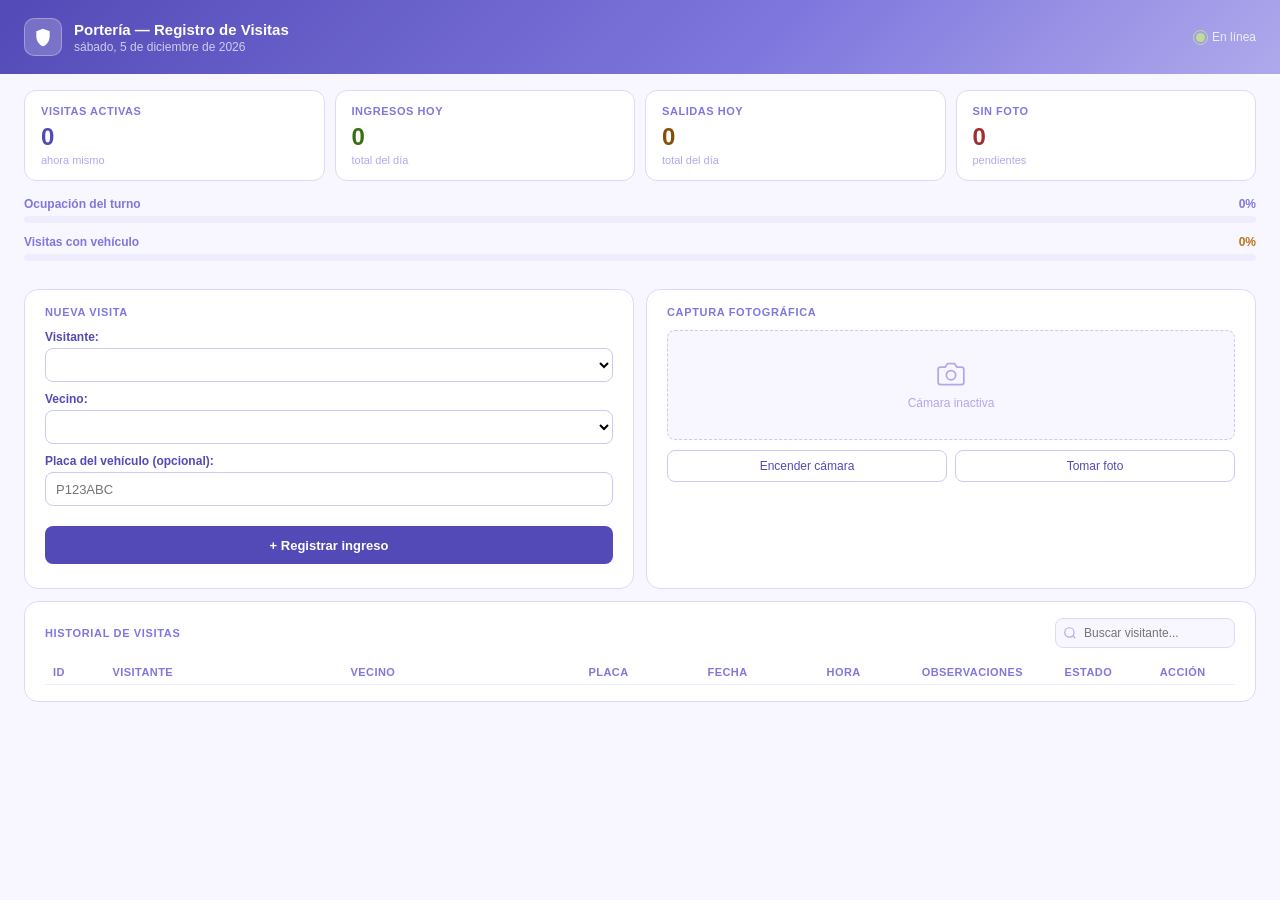
==== index.html @ 13f09c5d "Add files via upload" ====
<!DOCTYPE html>
<html lang="es">
<head>
    <meta charset="UTF-8">
    <title>Registro de Visitas</title>
    <!-- Edicion Mario -->
    <style>

        /*Reset */
        * { box-sizing: border-box; margin: 0; padding: 0; }

        /*Definicion de las animaciones antes de usarlas*/
        @keyframes fadeUp {
            from { opacity: 0; transform: translateY(16px); }
            to   { opacity: 1; transform: translateY(0); }
        }
        @keyframes pulse {
            0%, 100% { opacity: 1; }
            50%       { opacity: 0.35; }
        }
        @keyframes rowIn {
            from { opacity: 0; transform: translateX(18px); }
            to   { opacity: 1; transform: translateX(0); }
        }
        @keyframes ringPing {
            0%   { transform: scale(1);   opacity: 0.8; }
            100% { transform: scale(2.4); opacity: 0; }
        }
        @keyframes barGrow {
            from { width: 0; }
            to   { width: var(--w); }
        }

        /*Estilos generales de la pagina*/
        body {
            font-family: Arial, sans-serif;
            background: #F8F7FF;
            color: #2C2C2A;
        }

        /*Header con gradiente purpura*/
        .header {
            background: linear-gradient(135deg, #534AB7 0%, #7F77DD 60%, #AFA9EC 100%);
            padding: 18px 24px;
            display: flex;
            align-items: center;
            justify-content: space-between;
            animation: fadeUp .5s ease both;
        }
        .header-left {
            display: flex;
            align-items: center;
            gap: 12px;
        }
        .shield {
            width: 38px;
            height: 38px;
            background: rgba(255,255,255,.2);
            border-radius: 10px;
            display: flex;
            align-items: center;
            justify-content: center;
            border: 1px solid rgba(255,255,255,.3);
        }
        .shield svg {
            width: 20px;
            height: 20px;
            fill: white;
        }
        .site-name {
            color: white;
            font-size: 15px;
            font-weight: bold;
        }
        .site-sub {
            color: rgba(255,255,255,.7);
            font-size: 12px;
            margin-top: 2px;
        }

        /*Punto pulsante "en linea"*/
        .live {
            display: flex;
            align-items: center;
            gap: 7px;
        }
        .live-dot {
            width: 9px;
            height: 9px;
            border-radius: 50%;
            background: #C0DD97;
            position: relative;
            animation: pulse 1.8s infinite;
        }
        .live-ring {
            position: absolute;
            inset: -3px;
            border-radius: 50%;
            border: 1.5px solid #C0DD97;
            animation: ringPing 1.8s infinite;
        }
        .live-txt {
            color: rgba(255,255,255,.8);
            font-size: 12px;
        }

        /*Tarjetas de metricas*/
        .metrics {
            display: grid;
            grid-template-columns: repeat(4, 1fr);
            gap: 10px;
            padding: 16px 24px;
            animation: fadeUp .5s ease .1s both;
        }
        .metric {
            background: white;
            border-radius: 12px;
            padding: 14px 16px;
            border: .5px solid #DDD9F9;
        }
        .m-label {
            font-size: 11px;
            color: #7F77DD;
            text-transform: uppercase;
            letter-spacing: .05em;
            margin-bottom: 6px;
            font-weight: bold;
        }
        .m-val {
            font-size: 24px;
            font-weight: bold;
        }
        .mv-purple { color: #534AB7; }
        .mv-green  { color: #3B6D11; }
        .mv-amber  { color: #854F0B; }
        .mv-red    { color: #A32D2D; }
        .m-sub {
            font-size: 11px;
            color: #AFA9EC;
            margin-top: 3px;
        }

        /*La variable --w define hasta donde crece la barra*/
        .bar-seccion {
            padding: 0 24px 16px;
            animation: fadeUp .5s ease .2s both;
        }
        .bar-label {
            display: flex;
            justify-content: space-between;
            font-size: 12px;
            color: #7F77DD;
            margin-bottom: 5px;
            font-weight: bold;
        }
        .bar-track {
            height: 7px;
            background: #EEEDFE;
            border-radius: 4px;
            overflow: hidden;
            margin-bottom: 12px;
        }
        .bar-fill {
            height: 100%;
            border-radius: 4px;
            background: linear-gradient(90deg, #534AB7, #AFA9EC);
            animation: barGrow .9s cubic-bezier(.22,1,.36,1) both;
        }
        .bar-fill.amber {
            background: linear-gradient(90deg, #BA7517, #FAC775);
        }

        /*Grid de dos columnas para formulario y camara*/
        .grid2 {
            display: grid;
            grid-template-columns: 1fr 1fr;
            gap: 12px;
            padding: 0 24px 12px;
            animation: fadeUp .5s ease .3s both;
        }

        /*Clases de CSS para animacion y transiciones*/
        /*Dentro de esto usamos los frames que ya definimos*/
        .card {
            background: white;
            border: .5px solid #DDD9F9;
            border-radius: 14px;
            padding: 1rem 1.25rem;
        }
        .card-title {
            font-size: 11px;
            font-weight: bold;
            color: #7F77DD;
            text-transform: uppercase;
            letter-spacing: .06em;
            margin-bottom: 12px;
        }

        /*Campos del formulario*/
        .field { margin-bottom: 10px; }
        .field label {
            font-size: 12px;
            color: #534AB7;
            display: block;
            margin-bottom: 4px;
            font-weight: bold;
        }
        .field select,
        .field input[type="text"] {
            width: 100%;
            height: 34px;
            border: .5px solid #CCC9F4;
            border-radius: 8px;
            padding: 0 10px;
            font-size: 13px;
            background: white;
            outline: none;
            transition: border-color .2s, box-shadow .2s;
        }
        .field select:focus,
        .field input[type="text"]:focus {
            border-color: #534AB7;
            box-shadow: 0 0 0 3px rgba(83,74,183,.15);
        }

        /*Debemos colocar la transicion en el elemento base*/
        .btn-reg {
            width: 100%;
            height: 38px;
            background: #534AB7;
            color: white;
            border: none;
            border-radius: 8px;
            font-size: 13px;
            font-weight: bold;
            cursor: pointer;
            margin-top: 10px;
            transition: transform .15s, background .2s;
        }
        .btn-reg:hover  { background: #7F77DD; transform: translateY(-1px); }
        .btn-reg:active { transform: scale(.98); }

        /*Caja de vista previa de la camara*/
        .cam-box {
            background: #F8F7FF;
            border: .5px dashed #CCC9F4;
            border-radius: 8px;
            height: 110px;
            display: flex;
            flex-direction: column;
            align-items: center;
            justify-content: center;
            gap: 8px;
            margin-bottom: 10px;
            transition: border-color .2s;
        }
        .cam-box:hover { border-color: #534AB7; }
        .cam-box svg {
            width: 28px;
            height: 28px;
            stroke: #AFA9EC;
            fill: none;
            stroke-width: 1.5;
        }
        .cam-box span { font-size: 12px; color: #AFA9EC; }

        .btn-row { display: flex; gap: 8px; }
        .btn-sm {
            flex: 1;
            height: 32px;
            border: .5px solid #CCC9F4;
            border-radius: 8px;
            font-size: 12px;
            color: #534AB7;
            background: transparent;
            cursor: pointer;
            transition: background .2s, border-color .2s;
        }
        .btn-sm:hover { background: #EEEDFE; border-color: #534AB7; }

        /*Tarjeta del historial*/
        .hist-card {
            background: white;
            border: .5px solid #DDD9F9;
            border-radius: 14px;
            padding: 1rem 1.25rem;
            margin: 0 24px 24px;
            animation: fadeUp .5s ease .45s both;
        }
        .hist-head {
            display: flex;
            justify-content: space-between;
            align-items: center;
            margin-bottom: 12px;
        }
        .search-wrap { position: relative; width: 180px; }
        .search-wrap input {
            width: 100%;
            height: 30px;
            border: .5px solid #DDD9F9;
            border-radius: 8px;
            padding: 0 10px 0 28px;
            font-size: 12px;
            background: #F8F7FF;
            outline: none;
            transition: border-color .2s;
        }
        .search-wrap input:focus { border-color: #534AB7; }
        .search-ico {
            position: absolute;
            left: 8px;
            top: 50%;
            transform: translateY(-50%);
            width: 14px;
            height: 14px;
            stroke: #AFA9EC;
            fill: none;
            stroke-width: 2;
        }

        /*Tabla del historial*/
        table {
            width: 100%;
            border-collapse: collapse;
            table-layout: fixed;
        }
        th {
            font-size: 11px;
            color: #7F77DD;
            font-weight: bold;
            text-align: left;
            padding: 6px 8px;
            border-bottom: .5px solid #EEEDFE;
            text-transform: uppercase;
            letter-spacing: .04em;
        }
        td {
            font-size: 13px;
            padding: 10px 8px;
            border-bottom: .5px solid #F4F3FE;
            transition: background .2s;
        }
        tr:hover td { background: #F8F7FF; }

        /*Avatar con iniciales*/
        .av {
            width: 26px;
            height: 26px;
            border-radius: 50%;
            display: inline-flex;
            align-items: center;
            justify-content: center;
            font-size: 10px;
            font-weight: bold;
            margin-right: 6px;
            vertical-align: middle;
            background: #EEEDFE;
            color: #534AB7;
        }

        /*Badges de estado activa / finalizada*/
        .badge {
            display: inline-flex;
            align-items: center;
            gap: 4px;
            padding: 2px 8px;
            border-radius: 999px;
            font-size: 11px;
            font-weight: bold;
        }
        .badge-on  { background: #EAF3DE; color: #27500A; }
        .badge-off { background: #F4F3FE; color: #7F77DD; }
        .bdot {
            width: 6px;
            height: 6px;
            border-radius: 50%;
        }
        .bdot-on  { background: #639922; animation: pulse 2s infinite; }
        .bdot-off { background: #AFA9EC; }

        /*Boton de salida*/
        .btn-salida {
            padding: 3px 10px;
            background: transparent;
            border: .5px solid #A32D2D;
            border-radius: 6px;
            font-size: 11px;
            color: #A32D2D;
            cursor: pointer;
            transition: background .2s;
        }
        .btn-salida:hover { background: #FCEBEB; }

        .placa { font-family: monospace; font-size: 12px; }
        .muted  { color: #AFA9EC; font-size: 12px; }

        #mensaje {
            font-size: 13px;
            color: #3B6D11;
            margin-top: 8px;
        }

        video, canvas {
            display: block;
            margin: 10px 0;
            border-radius: 8px;
            border: .5px solid #DDD9F9;
        }

        /*Debemos colocar Toast oculto para que "show" lo muestre*/
        .toast {
            position: fixed;
            bottom: 24px;
            right: 24px;
            background: linear-gradient(90deg, #534AB7, #7F77DD);
            color: white;
            padding: 10px 18px;
            border-radius: 8px;
            font-size: 14px;
            opacity: 0;
            transform: translateY(10px);
            transition: opacity .3s, transform .3s;
            pointer-events: none;
        }
        .toast.show { opacity: 1; transform: translateY(0); }

    </style>
</head>
<body>

    <!--Aqui usamos las clases que ya definimos dentro de style-->

    <!-- Header con escudo y punto en linea -->
    <div class="header">
        <div class="header-left">
            <div class="shield">
                <svg viewBox="0 0 24 24"><path d="M12 2L4 5v6c0 5.5 3.5 10.7 8 12 4.5-1.3 8-6.5 8-12V5l-8-3z"/></svg>
            </div>
            <div>
                <div class="site-name">Portería — Registro de Visitas</div>
                <div class="site-sub" id="fecha-turno">Cargando turno...</div>
            </div>
        </div>
        <div class="live">
            <div class="live-dot"><div class="live-ring"></div></div>
            <span class="live-txt">En línea</span>
        </div>
    </div>

    <!-- Tarjetas de metricas -->
    <div class="metrics">
        <div class="metric">
            <div class="m-label">Visitas activas</div>
            <div class="m-val mv-purple" id="cnt-activas">0</div>
            <div class="m-sub">ahora mismo</div>
        </div>
        <div class="metric">
            <div class="m-label">Ingresos hoy</div>
            <div class="m-val mv-green" id="cnt-ingresos">0</div>
            <div class="m-sub">total del día</div>
        </div>
        <div class="metric">
            <div class="m-label">Salidas hoy</div>
            <div class="m-val mv-amber" id="cnt-salidas">0</div>
            <div class="m-sub">total del día</div>
        </div>
        <div class="metric">
            <div class="m-label">Sin foto</div>
            <div class="m-val mv-red" id="cnt-sinfoto">0</div>
            <div class="m-sub">pendientes</div>
        </div>
    </div>

    <!-- Barras de progreso animadas -->
    <!-- La variable --w define hasta donde crece la barra -->
    <div class="bar-seccion">
        <div class="bar-label"><span>Ocupación del turno</span><span id="pct-ocupacion">0%</span></div>
        <div class="bar-track"><div class="bar-fill" id="bar-ocupacion" style="--w:0%"></div></div>
        <div class="bar-label"><span>Visitas con vehículo</span><span id="pct-vehiculos" style="color:#BA7517">0%</span></div>
        <div class="bar-track"><div class="bar-fill amber" id="bar-vehiculos" style="--w:0%"></div></div>
    </div>

    <!-- Grid: formulario y camara lado a lado -->
    <div class="grid2">

        <!-- Card 1: formulario de registro -->
        <div class="card">
            <div class="card-title">Nueva visita</div>

            <div class="field">
                <label>Visitante:</label>
                <select id="visitante"></select>
            </div>
            <div class="field">
                <label>Vecino:</label>
                <select id="vecino"></select>
            </div>
            <div class="field">
                <label>Placa del vehículo (opcional):</label>
                <input type="text" id="placa" placeholder="P123ABC">
            </div>

            <button class="btn-reg" onclick="registrarVisita()">+ Registrar ingreso</button>
            <p id="mensaje"></p>
        </div>

        <!-- Card 2: camara -->
        <div class="card">
            <div class="card-title">Captura fotográfica</div>
            <div class="cam-box" id="cam-box">
                <svg viewBox="0 0 24 24"><path d="M23 19a2 2 0 01-2 2H3a2 2 0 01-2-2V8a2 2 0 012-2h4l2-3h6l2 3h4a2 2 0 012 2z"/><circle cx="12" cy="13" r="4"/></svg>
                <span id="cam-txt">Cámara inactiva</span>
            </div>
            <video id="video" width="100%" height="160" autoplay style="display:none"></video>
            <div class="btn-row">
                <button class="btn-sm" onclick="iniciarCamara()">Encender cámara</button>
                <button class="btn-sm" onclick="tomarFoto()">Tomar foto</button>
            </div>
            <canvas id="canvas" width="320" height="240" style="display:none"></canvas>
        </div>

    </div>

    <!-- Card 3: historial -->
    <div class="hist-card">
        <div class="hist-head">
            <div class="card-title" style="margin-bottom:0">Historial de visitas</div>
            <div class="search-wrap">
                <svg class="search-ico" viewBox="0 0 24 24"><circle cx="11" cy="11" r="8"/><path d="m21 21-4.35-4.35"/></svg>
                <input type="text" id="buscador" placeholder="Buscar visitante..." oninput="filtrarTabla()"/>
            </div>
        </div>
        <table>
            <thead>
                <tr>
                    <th style="width:5%">ID</th>
                    <th style="width:20%">Visitante</th>
                    <th style="width:20%">Vecino</th>
                    <th style="width:10%">Placa</th>
                    <th style="width:10%">Fecha</th>
                    <th style="width:8%">Hora</th>
                    <th style="width:12%">Observaciones</th>
                    <th style="width:8%">Estado</th>
                    <th style="width:7%">Acción</th>
                </tr>
            </thead>
            <tbody id="tablaVisitas"></tbody>
        </table>
    </div>

    <!--El toast existe en el HTML pero empieza invisible hasta que JS lo muestre-->
    <div id="toast" class="toast">Visita registrada correctamente</div>

<script>
    const API = "http://127.0.0.1:8000";

    let mapaVisitantes = {};
    let mapaVecinos = {};
    let mapaViviendasVecino = {};
    let imagenBase64 = "";
    let todasLasVisitas = [];

    // Mostrar fecha y turno en el header
    function mostrarFecha() {
        const ahora = new Date();
        const opciones = { weekday: 'long', year: 'numeric', month: 'long', day: 'numeric' };
        const fecha = ahora.toLocaleDateString('es-ES', opciones);
        document.getElementById('fecha-turno').textContent = fecha;
    }

    // Actualizar las metricas con animacion
    function actualizarMetricas(visitas) {
        const activas   = visitas.filter(v => v.estado_visita === 'activa').length;
        const total     = visitas.length;
        const salidas   = visitas.filter(v => v.estado_visita !== 'activa').length;
        const sinFoto   = visitas.filter(v => !v.foto).length;
        const conPlaca  = visitas.filter(v => v.placa).length;

        animarNumero('cnt-activas',  activas);
        animarNumero('cnt-ingresos', total);
        animarNumero('cnt-salidas',  salidas);
        animarNumero('cnt-sinfoto',  sinFoto);

        // Barras de progreso
        const pctOcup = total > 0 ? Math.round((activas / total) * 100) : 0;
        const pctVeh  = total > 0 ? Math.round((conPlaca / total) * 100) : 0;

        document.getElementById('pct-ocupacion').textContent = pctOcup + '%';
        document.getElementById('pct-vehiculos').textContent = pctVeh + '%';
        document.getElementById('bar-ocupacion').style.setProperty('--w', pctOcup + '%');
        document.getElementById('bar-vehiculos').style.setProperty('--w', pctVeh + '%');
    }

    // Animacion de numero que cambia con zoom
    function animarNumero(id, nuevoValor) {
        const el = document.getElementById(id);
        el.style.transition = 'transform .2s, opacity .2s';
        el.style.transform  = 'scale(1.3)';
        el.style.opacity    = '0.3';
        setTimeout(() => {
            el.textContent      = nuevoValor;
            el.style.transform  = 'scale(1)';
            el.style.opacity    = '1';
        }, 200); // espera 200ms para el efecto
    }

    // Cargar datos
    async function cargarVisitantes() {
        let res  = await fetch(API + "/visitantes");
        let data = await res.json();
        let select = document.getElementById("visitante");
        select.innerHTML = "";
        data.forEach(v => {
            mapaVisitantes[v.id_visitante] = v.nombres + " " + v.apellidos;
            let option = document.createElement("option");
            option.value       = v.id_visitante;
            option.textContent = v.nombres + " " + v.apellidos;
            select.appendChild(option);
        });
    }

    async function cargarVecinos() {
        let res  = await fetch(API + "/vecinos");
        let data = await res.json();
        let select = document.getElementById("vecino");
        select.innerHTML = "";
        data.forEach(v => {
            mapaVecinos[v.id_vecino]          = v.nombres + " " + v.apellidos;
            mapaViviendasVecino[v.id_vecino]  = v.id_vivienda;
            let option = document.createElement("option");
            option.value       = v.id_vecino;
            option.textContent = v.nombres + " " + v.apellidos;
            select.appendChild(option);
        });
    }

    async function cargarVisitas() {
        let res  = await fetch(API + "/visitas");
        let data = await res.json();
        todasLasVisitas = data;
        actualizarMetricas(data);
        renderTabla(data);
    }

    // Dibuja las filas con animacion escalonada rowIn
    function renderTabla(data) {
        const tbody = document.getElementById('tablaVisitas'); // declaramos donde insertar filas
        tbody.innerHTML = "";
        data.forEach((v, indice) => {
            const nombreVisitante = mapaVisitantes[v.id_visitante] || '';
            const iniciales = nombreVisitante.split(' ').map(n => n[0]).join('').toUpperCase().slice(0, 2);

            const fila = document.createElement('tr');
            fila.style.animation      = 'rowIn .4s ease both';
            fila.style.animationDelay = (indice * 0.08) + 's'; // escalonado
            fila.innerHTML = `
                <td class="muted">${v.id_visita}</td>
                <td><span class="av">${iniciales}</span>${nombreVisitante}</td>
                <td class="muted">${mapaVecinos[v.id_vecino] || ''}</td>
                <td class="${v.placa ? 'placa' : 'muted'}">${v.placa || '—'}</td>
                <td class="muted">${v.fecha_ingreso}</td>
                <td class="muted">${v.hora_ingreso}</td>
                <td class="muted">${v.observaciones || ''}</td>
                <td>
                    <span class="badge ${v.estado_visita === 'activa' ? 'badge-on' : 'badge-off'}">
                        <span class="bdot ${v.estado_visita === 'activa' ? 'bdot-on' : 'bdot-off'}"></span>
                        ${v.estado_visita === 'activa' ? 'Activa' : 'Finalizada'}
                    </span>
                </td>
                <td>
                    ${v.estado_visita === 'activa'
                        ? `<button class="btn-salida" onclick="registrarSalida(${v.id_visita})">Salida</button>`
                        : '<span class="muted">—</span>'}
                </td>
            `;
            tbody.appendChild(fila);
        });
    }

    // Filtrar tabla con el buscador
    function filtrarTabla() {
        const q = document.getElementById('buscador').value.toLowerCase();
        const filtradas = todasLasVisitas.filter(v => {
            const nombre = (mapaVisitantes[v.id_visitante] || '').toLowerCase();
            const vecino = (mapaVecinos[v.id_vecino] || '').toLowerCase();
            return nombre.includes(q) || vecino.includes(q);
        });
        renderTabla(filtradas);
    }

    async function registrarVisita() {
        let visitante = document.getElementById("visitante").value;
        let vecino    = document.getElementById("vecino").value;
        let vivienda  = mapaViviendasVecino[vecino];
        let placa     = document.getElementById("placa").value;

        let res = await fetch(API + "/visitas", {
            method: "POST",
            headers: {"Content-Type": "application/json"},
            body: JSON.stringify({
                id_visitante:      parseInt(visitante),
                id_vecino:         parseInt(vecino),
                id_vivienda:       parseInt(vivienda),
                id_usuario_agente: 1,
                tipo_ingreso:      "normal",
                observaciones:     "Registrado desde web",
                foto:              imagenBase64,
                placa:             placa
            })
        });

        let data = await res.json();
        document.getElementById("mensaje").textContent = data.mensaje;

        // Toast: se agrega aqui, despues de recibir respuesta
        const toast = document.getElementById('toast');
        toast.classList.add('show'); // hace visible el toast
        setTimeout(() => { toast.classList.remove('show'); }, 2500); // lo oculta 2.5s despues

        document.getElementById("placa").value = "";
        imagenBase64 = "";
        cargarVisitas();
    }

    async function registrarSalida(id) {
        await fetch(API + "/visitas/" + id + "/salida", { method: "PUT" });
        cargarVisitas();
    }

    async function iniciarCamara() {
        let stream = await navigator.mediaDevices.getUserMedia({ video: true });
        const video  = document.getElementById("video");
        const camBox = document.getElementById("cam-box");
        video.srcObject = stream;
        video.style.display = "block";
        camBox.style.display = "none";
        document.getElementById("cam-txt").textContent = "Cámara activa";
    }

    function tomarFoto() {
        let video  = document.getElementById("video");
        let canvas = document.getElementById("canvas");
        let ctx    = canvas.getContext("2d");
        ctx.drawImage(video, 0, 0, 320, 240);
        imagenBase64 = canvas.toDataURL("image/png");
        document.getElementById("cam-txt").textContent = "Foto capturada";
    }

    async function iniciar() {
        mostrarFecha();
        await cargarVisitantes();
        await cargarVecinos();
        await cargarVisitas();
    }

    iniciar();
</script>

</body>
</html>
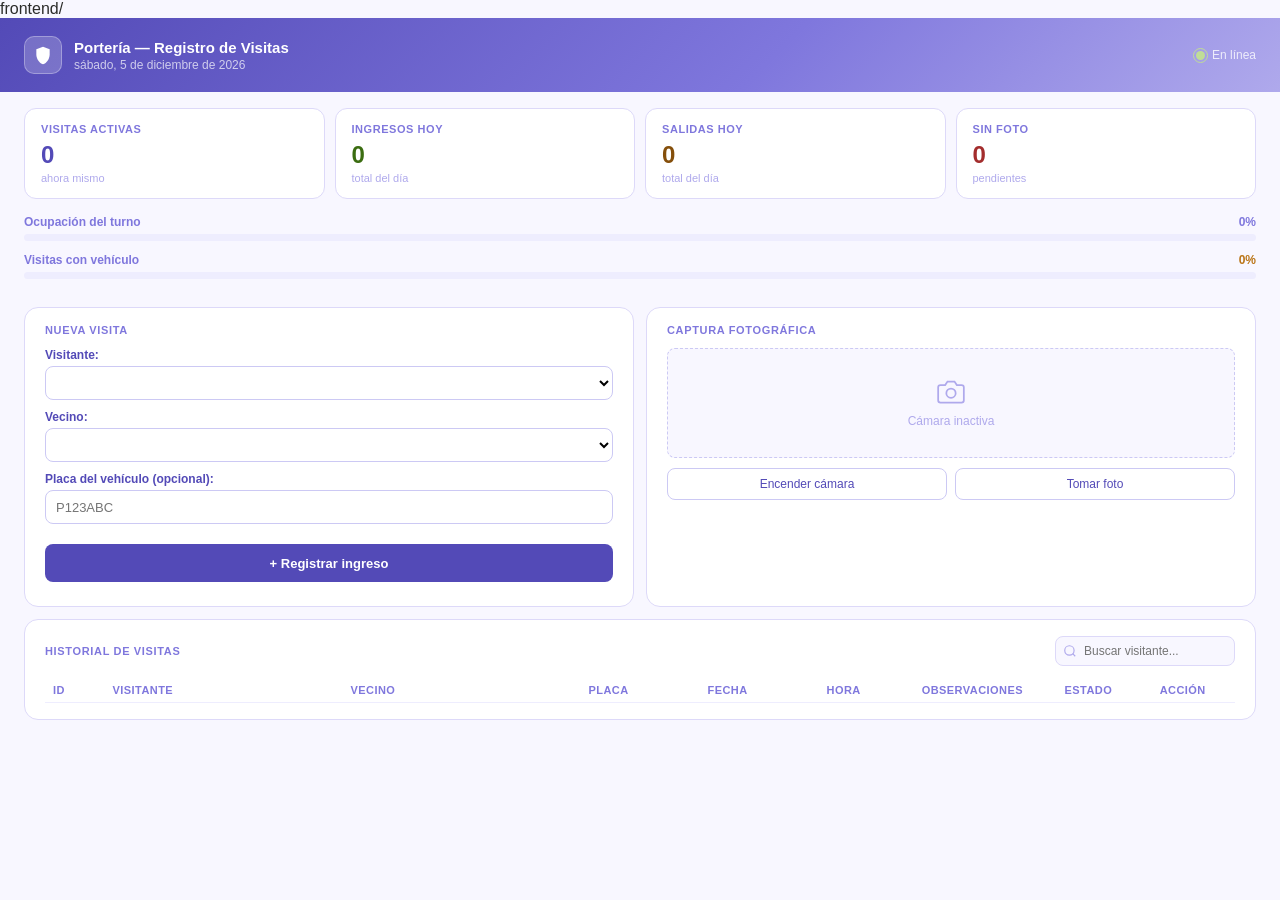
==== commit 3090e5fe: "Update index.html" ====
--- a/index.html
+++ b/index.html
@@ -1,3 +1,4 @@
+frontend/
 <!DOCTYPE html>
 <html lang="es">
 <head>
@@ -757,4 +758,4 @@
 </script>
 
 </body>
-</html>+</html>
